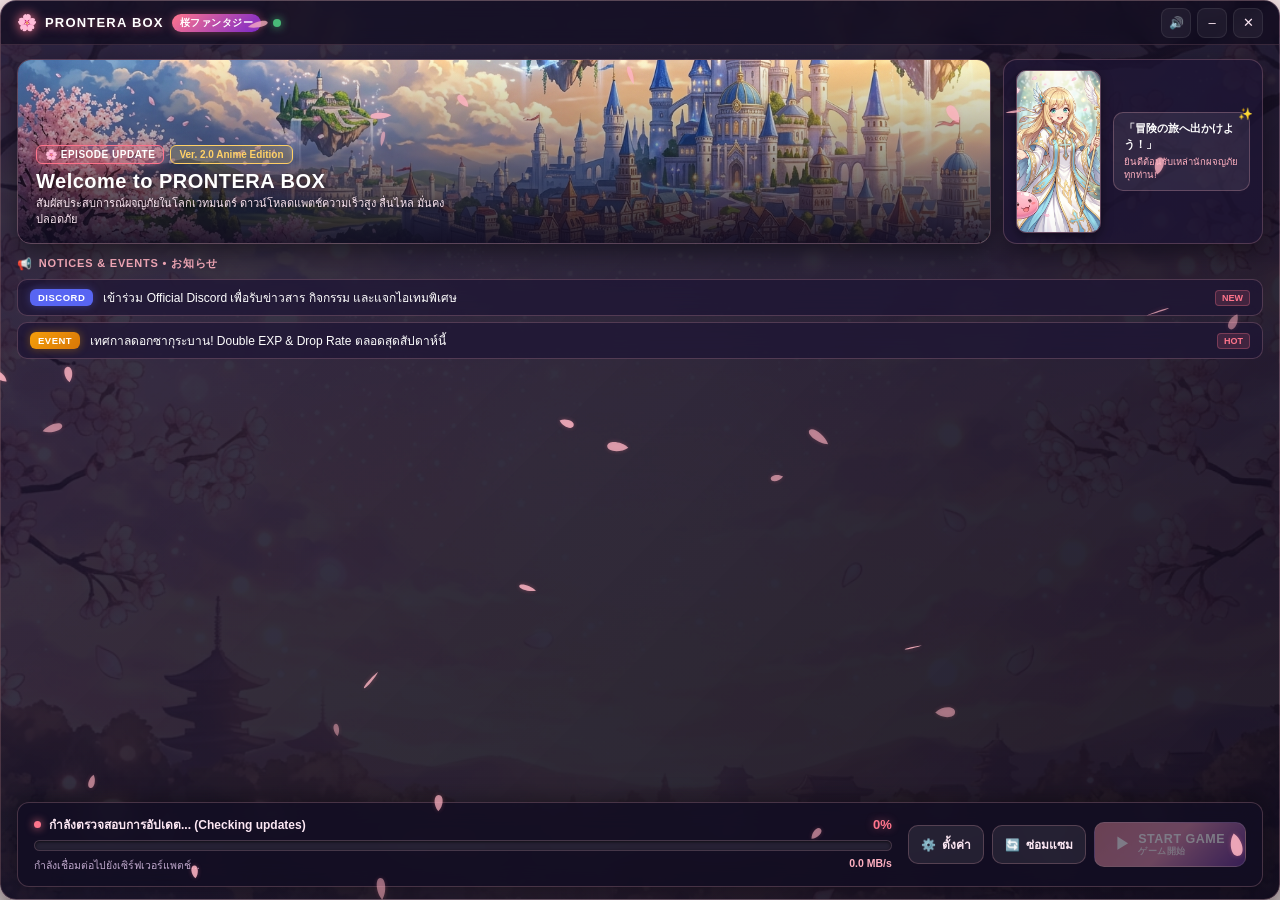
==== themes/anime-sakura/index.html @ 305a0593 "feat(theme): add Japanese anime sakura fantasy theme and builder preset" ====
<!DOCTYPE html>
<html lang="ja">
<head>
    <meta charset="UTF-8">
    <meta name="viewport" content="width=device-width, initial-scale=1.0">
    <title>Sakura Anime Patcher</title>
    <link rel="stylesheet" href="style.css">
</head>
<body>
    <!-- Sakura Petals Canvas Background -->
    <canvas id="sakuraCanvas"></canvas>

    <div class="patcher-window">
        <!-- Titlebar -->
        <header class="titlebar" data-patcher-drag>
            <div class="server-badge">
                <span class="sakura-icon">🌸</span>
                <span class="server-title" id="serverTitle">PRONTERA BOX</span>
                <span class="server-jp-tag">桜ファンタジー</span>
                <span class="status-indicator online" title="Server Online"></span>
            </div>
            <div class="window-controls no-drag">
                <button class="win-btn sound-toggle no-drag" id="btnSoundToggle" title="Toggle Sound">&#128266;</button>
                <button class="win-btn minimize no-drag" onclick="window.PatcherAPI && window.PatcherAPI.minimize()" title="Minimize">&#8211;</button>
                <button class="win-btn close no-drag" onclick="window.PatcherAPI && window.PatcherAPI.close()" title="Close">&#10005;</button>
            </div>
        </header>

        <!-- Main Body -->
        <main class="main-content">
            <!-- Top Hero Grid: Banner + Mascot -->
            <section class="hero-grid">
                <!-- News Banner -->
                <div class="news-banner">
                    <img src="assets/banner.jpg" alt="Episode Banner" class="banner-img">
                    <div class="banner-gradient"></div>
                    <div class="banner-overlay">
                        <div class="banner-badges">
                            <span class="badge-sakura">🌸 EPISODE UPDATE</span>
                            <span class="badge-edition">Ver. 2.0 Anime Edition</span>
                        </div>
                        <h2 class="banner-title">Welcome to PRONTERA BOX</h2>
                        <p class="banner-subtitle">สัมผัสประสบการณ์ผจญภัยในโลกเวทมนตร์ ดาวน์โหลดแพตช์ความเร็วสูง ลื่นไหล มั่นคง ปลอดภัย</p>
                    </div>
                </div>

                <!-- Mascot Greeting Card -->
                <div class="mascot-card">
                    <div class="mascot-img-wrap">
                        <img src="assets/mascot.jpg" alt="Patcher Mascot Priestess" class="mascot-img">
                    </div>
                    <div class="mascot-bubble">
                        <span class="bubble-sparkle">✨</span>
                        <p class="bubble-text">「冒険の旅へ出かけよう！」<br><small>ยินดีต้อนรับเหล่านักผจญภัยทุกท่าน!</small></p>
                    </div>
                </div>
            </section>

            <!-- Notice & Event Board -->
            <section class="notice-board">
                <div class="notice-header">
                    <span class="notice-title-icon">📢</span>
                    <span class="notice-title-text">NOTICES & EVENTS • お知らせ</span>
                </div>
                <div class="notice-list">
                    <a href="https://discord.gg" target="_blank" class="notice-item">
                        <span class="notice-badge badge-discord">DISCORD</span>
                        <span class="notice-text">เข้าร่วม Official Discord เพื่อรับข่าวสาร กิจกรรม และแจกไอเทมพิเศษ</span>
                        <span class="notice-date">NEW</span>
                    </a>
                    <a href="#" target="_blank" class="notice-item" id="noticeLinkItem">
                        <span class="notice-badge badge-event">EVENT</span>
                        <span class="notice-text">เทศกาลดอกซากุระบาน! Double EXP & Drop Rate ตลอดสุดสัปดาห์นี้</span>
                        <span class="notice-date">HOT</span>
                    </a>
                </div>
            </section>

            <!-- Patch Progress & Action Controls -->
            <footer class="footer-controls">
                <div class="progress-section">
                    <div class="status-header">
                        <div class="status-label-group">
                            <span class="status-dot"></span>
                            <span class="status-label" id="statusText">กำลังตรวจสอบการอัปเดต... (Checking updates)</span>
                        </div>
                        <span class="status-percentage" id="percentText">0%</span>
                    </div>

                    <div class="progress-track">
                        <div class="progress-bar-fill" id="progressFill">
                            <div class="progress-shimmer"></div>
                        </div>
                    </div>

                    <div class="status-details">
                        <span class="detail-file" id="detailFile">กำลังเชื่อมต่อไปยังเซิร์ฟเวอร์แพตช์...</span>
                        <span class="detail-speed" id="detailSpeed">0.0 MB/s</span>
                    </div>
                </div>

                <div class="action-buttons">
                    <button class="btn btn-secondary sound-click" onclick="window.PatcherAPI && window.PatcherAPI.openSetup()" title="Settings">
                        <span class="btn-icon">⚙️</span>
                        <span class="btn-text">ตั้งค่า</span>
                    </button>
                    <button class="btn btn-secondary sound-click" onclick="window.PatcherAPI && window.PatcherAPI.forceRepatch()" title="Repair Game Files">
                        <span class="btn-icon">🔄</span>
                        <span class="btn-text">ซ่อมแซม</span>
                    </button>
                    <button class="btn btn-primary sound-click" id="btnPlay" onclick="window.PatcherAPI && window.PatcherAPI.startGame()" disabled>
                        <span class="btn-play-icon">▶</span>
                        <div class="btn-play-text">
                            <span class="play-main">START GAME</span>
                            <span class="play-sub">ゲーム開始</span>
                        </div>
                    </button>
                </div>
            </footer>
        </main>
    </div>

    <script src="script.js"></script>
</body>
</html>
---- themes/anime-sakura/style.css ----
:root {
    --sakura-pink: #ff758c;
    --sakura-light: #ffb1c1;
    --sakura-deep: #e84362;
    --sakura-glow: rgba(255, 117, 140, 0.45);
    --gold-accent: #ffd166;
    --anime-violet: #7928ca;
    
    --bg-overlay: rgba(15, 12, 30, 0.78);
    --card-bg: rgba(28, 20, 52, 0.68);
    --card-hover: rgba(45, 32, 82, 0.78);
    --border-glass: rgba(255, 182, 193, 0.22);
    --border-active: rgba(255, 117, 140, 0.6);
    
    --text-primary: #ffffff;
    --text-secondary: #fce7f3;
    --text-muted: #bfa8cc;
}

* {
    box-sizing: border-box;
    margin: 0;
    padding: 0;
    user-select: none;
    -webkit-user-drag: none;
}

body {
    font-family: -apple-system, BlinkMacSystemFont, "Segoe UI", "Hiragino Kaku Gothic ProN", "Meiryo", sans-serif;
    background: transparent;
    color: var(--text-primary);
    overflow: hidden;
    height: 100vh;
    display: flex;
    align-items: center;
    justify-content: center;
    position: relative;
}

/* Background Sakura Canvas */
#sakuraCanvas {
    position: fixed;
    top: 0;
    left: 0;
    width: 100%;
    height: 100%;
    pointer-events: none;
    z-index: 10;
}

/* Main Window */
.patcher-window {
    width: 100%;
    height: 100%;
    background: 
        linear-gradient(135deg, rgba(20, 15, 38, 0.82) 0%, rgba(12, 8, 25, 0.90) 100%),
        url("assets/background.jpg") center/cover no-repeat;
    backdrop-filter: blur(20px);
    -webkit-backdrop-filter: blur(20px);
    border: 1px solid var(--border-glass);
    border-radius: 16px;
    box-shadow: 0 25px 65px rgba(0, 0, 0, 0.85), 0 0 35px var(--sakura-glow);
    display: flex;
    flex-direction: column;
    overflow: hidden;
    position: relative;
    z-index: 2;
}

/* Titlebar */
.titlebar {
    height: 44px;
    background: rgba(14, 10, 28, 0.65);
    border-bottom: 1px solid rgba(255, 182, 193, 0.15);
    display: flex;
    align-items: center;
    justify-content: space-between;
    padding: 0 16px;
    cursor: grab;
    backdrop-filter: blur(8px);
}

.titlebar:active {
    cursor: grabbing;
}

.server-badge {
    display: flex;
    align-items: center;
    gap: 8px;
}

.sakura-icon {
    font-size: 16px;
    filter: drop-shadow(0 0 6px var(--sakura-pink));
    animation: gentle-spin 8s linear infinite;
}

@keyframes gentle-spin {
    0% { transform: rotate(0deg); }
    50% { transform: rotate(15deg); }
    100% { transform: rotate(0deg); }
}

.server-title {
    font-size: 13px;
    font-weight: 800;
    letter-spacing: 1.2px;
    color: #fff;
    text-transform: uppercase;
    text-shadow: 0 2px 8px rgba(255, 117, 140, 0.5);
}

.server-jp-tag {
    font-size: 10px;
    font-weight: 600;
    background: linear-gradient(135deg, var(--sakura-pink), var(--anime-violet));
    color: #fff;
    padding: 2px 8px;
    border-radius: 20px;
    letter-spacing: 0.5px;
    box-shadow: 0 0 10px rgba(255, 117, 140, 0.4);
}

.status-indicator {
    width: 8px;
    height: 8px;
    border-radius: 50%;
    margin-left: 4px;
}

.status-indicator.online {
    background: #48bb78;
    box-shadow: 0 0 10px #48bb78;
}

.window-controls {
    display: flex;
    align-items: center;
    gap: 6px;
    -webkit-app-region: no-drag;
}

.win-btn {
    width: 30px;
    height: 30px;
    background: rgba(255, 255, 255, 0.05);
    border: 1px solid rgba(255, 255, 255, 0.08);
    color: var(--text-secondary);
    border-radius: 8px;
    font-size: 13px;
    cursor: pointer;
    display: flex;
    align-items: center;
    justify-content: center;
    transition: all 0.2s cubic-bezier(0.4, 0, 0.2, 1);
    -webkit-app-region: no-drag;
}

.win-btn:hover {
    background: rgba(255, 117, 140, 0.25);
    border-color: var(--sakura-pink);
    color: #fff;
    transform: translateY(-1px);
}

.win-btn.close:hover {
    background: #e53e3e;
    border-color: #fc8181;
    color: #fff;
}

.win-btn.sound-toggle {
    font-size: 12px;
}

/* Main Content */
.main-content {
    flex: 1;
    display: flex;
    flex-direction: column;
    padding: 14px 16px 12px;
    gap: 12px;
    overflow: hidden;
    min-height: 0;
}

/* Top Hero Grid */
.hero-grid {
    display: flex;
    gap: 12px;
    height: 185px;
    flex-shrink: 0;
}

/* News Banner */
.news-banner {
    flex: 1.7;
    border-radius: 14px;
    border: 1px solid var(--border-glass);
    position: relative;
    overflow: hidden;
    box-shadow: 0 8px 24px rgba(0, 0, 0, 0.45), inset 0 0 30px rgba(0, 0, 0, 0.4);
    display: flex;
    align-items: flex-end;
    padding: 16px 18px;
}

.banner-img {
    position: absolute;
    top: 0;
    left: 0;
    width: 100%;
    height: 100%;
    object-fit: cover;
    transition: transform 0.6s ease;
    z-index: 1;
}

.news-banner:hover .banner-img {
    transform: scale(1.03);
}

.banner-gradient {
    position: absolute;
    top: 0;
    left: 0;
    width: 100%;
    height: 100%;
    background: linear-gradient(0deg, rgba(16, 11, 32, 0.92) 0%, rgba(16, 11, 32, 0.35) 55%, transparent 100%);
    z-index: 2;
}

.banner-overlay {
    position: relative;
    z-index: 3;
}

.banner-badges {
    display: flex;
    gap: 6px;
    margin-bottom: 6px;
}

.badge-sakura {
    padding: 3px 8px;
    background: rgba(255, 117, 140, 0.3);
    border: 1px solid var(--sakura-pink);
    border-radius: 6px;
    font-size: 10px;
    font-weight: 700;
    color: #fff;
    letter-spacing: 0.5px;
    box-shadow: 0 0 10px var(--sakura-glow);
}

.badge-edition {
    padding: 3px 8px;
    background: rgba(255, 209, 102, 0.2);
    border: 1px solid var(--gold-accent);
    border-radius: 6px;
    font-size: 10px;
    font-weight: 700;
    color: var(--gold-accent);
}

.banner-title {
    font-size: 20px;
    font-weight: 800;
    color: #fff;
    margin-bottom: 3px;
    text-shadow: 0 2px 10px rgba(0, 0, 0, 0.8), 0 0 15px rgba(255, 117, 140, 0.5);
    letter-spacing: 0.5px;
}

.banner-subtitle {
    font-size: 11px;
    color: var(--text-secondary);
    line-height: 1.4;
    text-shadow: 0 1px 4px rgba(0, 0, 0, 0.8);
    max-width: 440px;
}

/* Mascot Greeting Card */
.mascot-card {
    flex: 1;
    max-width: 260px;
    background: var(--card-bg);
    border: 1px solid var(--border-glass);
    border-radius: 14px;
    padding: 10px 12px;
    display: flex;
    align-items: center;
    gap: 12px;
    position: relative;
    box-shadow: 0 8px 24px rgba(0, 0, 0, 0.4);
    overflow: hidden;
}

.mascot-img-wrap {
    width: 85px;
    height: 100%;
    flex-shrink: 0;
    position: relative;
    border-radius: 10px;
    overflow: hidden;
    border: 1px solid rgba(255, 182, 193, 0.3);
    box-shadow: 0 4px 12px rgba(0, 0, 0, 0.4);
}

.mascot-img {
    width: 100%;
    height: 100%;
    object-fit: cover;
    object-position: top center;
    transition: transform 0.4s ease;
}

.mascot-card:hover .mascot-img {
    transform: scale(1.06);
}

.mascot-bubble {
    flex: 1;
    background: rgba(255, 255, 255, 0.08);
    border: 1px solid rgba(255, 182, 193, 0.25);
    border-radius: 10px;
    padding: 8px 10px;
    position: relative;
}

.bubble-sparkle {
    position: absolute;
    top: -6px;
    right: -4px;
    font-size: 12px;
    animation: pulse-glow 2s infinite alternate;
}

@keyframes pulse-glow {
    0% { transform: scale(0.9); opacity: 0.7; }
    100% { transform: scale(1.2); opacity: 1; filter: drop-shadow(0 0 6px var(--sakura-pink)); }
}

.bubble-text {
    font-size: 11px;
    font-weight: 700;
    color: #fff;
    line-height: 1.4;
}

.bubble-text small {
    font-size: 9.5px;
    font-weight: 500;
    color: var(--sakura-light);
    display: block;
    margin-top: 3px;
}

/* Notice & Event Board */
.notice-board {
    display: flex;
    flex-direction: column;
    gap: 8px;
}

.notice-header {
    display: flex;
    align-items: center;
    gap: 6px;
    font-size: 11px;
    font-weight: 700;
    color: var(--sakura-light);
    letter-spacing: 0.8px;
    text-transform: uppercase;
}

.notice-title-icon {
    font-size: 12px;
}

.notice-list {
    display: flex;
    flex-direction: column;
    gap: 6px;
}

.notice-item {
    background: var(--card-bg);
    border: 1px solid var(--border-glass);
    border-radius: 10px;
    padding: 8px 12px;
    display: flex;
    align-items: center;
    gap: 10px;
    text-decoration: none;
    transition: all 0.2s cubic-bezier(0.4, 0, 0.2, 1);
    backdrop-filter: blur(10px);
}

.notice-item:hover {
    background: var(--card-hover);
    border-color: var(--border-active);
    transform: translateX(4px);
    box-shadow: 0 4px 15px rgba(255, 117, 140, 0.2);
}

.notice-badge {
    padding: 3px 8px;
    border-radius: 6px;
    font-size: 9.5px;
    font-weight: 800;
    letter-spacing: 0.5px;
    flex-shrink: 0;
}

.badge-discord {
    background: #5865F2;
    color: #fff;
    box-shadow: 0 0 8px rgba(88, 101, 242, 0.4);
}

.badge-event {
    background: linear-gradient(135deg, #f59e0b, #d97706);
    color: #fff;
    box-shadow: 0 0 8px rgba(245, 158, 11, 0.4);
}

.notice-text {
    flex: 1;
    font-size: 12px;
    color: var(--text-primary);
    white-space: nowrap;
    overflow: hidden;
    text-overflow: ellipsis;
}

.notice-date {
    font-size: 9px;
    font-weight: 800;
    color: var(--sakura-pink);
    background: rgba(255, 117, 140, 0.15);
    border: 1px solid rgba(255, 117, 140, 0.3);
    padding: 2px 6px;
    border-radius: 4px;
}

/* Footer Controls */
.footer-controls {
    margin-top: auto;
    background: rgba(18, 13, 35, 0.85);
    border: 1px solid var(--border-glass);
    border-radius: 12px;
    padding: 12px 16px;
    display: flex;
    align-items: center;
    gap: 16px;
    flex-shrink: 0;
    backdrop-filter: blur(12px);
    box-shadow: 0 -4px 20px rgba(0, 0, 0, 0.3);
}

.progress-section {
    flex: 1;
    display: flex;
    flex-direction: column;
    gap: 6px;
    min-width: 0;
}

.status-header {
    display: flex;
    justify-content: space-between;
    align-items: center;
    font-size: 12px;
}

.status-label-group {
    display: flex;
    align-items: center;
    gap: 8px;
    min-width: 0;
}

.status-dot {
    width: 7px;
    height: 7px;
    border-radius: 50%;
    background: var(--sakura-pink);
    box-shadow: 0 0 8px var(--sakura-pink);
    flex-shrink: 0;
    animation: pulse-dot 1.5s infinite alternate;
}

@keyframes pulse-dot {
    0% { transform: scale(0.8); opacity: 0.6; }
    100% { transform: scale(1.2); opacity: 1; }
}

.status-label {
    font-weight: 600;
    color: var(--text-secondary);
    white-space: nowrap;
    overflow: hidden;
    text-overflow: ellipsis;
}

.status-percentage {
    font-weight: 800;
    font-size: 13px;
    color: var(--sakura-pink);
    text-shadow: 0 0 8px var(--sakura-glow);
    flex-shrink: 0;
}

.progress-track {
    width: 100%;
    height: 11px;
    background: rgba(255, 255, 255, 0.08);
    border-radius: 6px;
    overflow: hidden;
    box-shadow: inset 0 1px 3px rgba(0, 0, 0, 0.6);
    border: 1px solid rgba(255, 182, 193, 0.15);
    position: relative;
}

.progress-bar-fill {
    height: 100%;
    width: 0%;
    background: linear-gradient(90deg, #ff758c 0%, #ff7eb3 50%, #ffd166 100%);
    border-radius: 6px;
    box-shadow: 0 0 14px rgba(255, 117, 140, 0.7);
    transition: width 0.25s ease-out;
    position: relative;
    overflow: hidden;
}

.progress-shimmer {
    position: absolute;
    top: 0;
    left: -100%;
    width: 100%;
    height: 100%;
    background: linear-gradient(90deg, transparent, rgba(255, 255, 255, 0.5), transparent);
    animation: shimmer 1.8s infinite;
}

@keyframes shimmer {
    0% { left: -100%; }
    100% { left: 100%; }
}

.status-details {
    display: flex;
    justify-content: space-between;
    font-size: 10.5px;
    color: var(--text-muted);
}

.detail-file {
    white-space: nowrap;
    overflow: hidden;
    text-overflow: ellipsis;
    max-width: 70%;
}

.detail-speed {
    font-weight: 600;
    color: var(--sakura-light);
}

/* Action Buttons */
.action-buttons {
    display: flex;
    align-items: center;
    gap: 8px;
    flex-shrink: 0;
}

.btn {
    border: none;
    border-radius: 10px;
    cursor: pointer;
    font-size: 12px;
    font-weight: 700;
    display: flex;
    align-items: center;
    justify-content: center;
    gap: 6px;
    transition: all 0.25s cubic-bezier(0.4, 0, 0.2, 1);
}

.btn-secondary {
    background: rgba(255, 255, 255, 0.08);
    color: var(--text-secondary);
    padding: 9px 12px;
    border: 1px solid var(--border-glass);
}

.btn-secondary:hover {
    background: rgba(255, 117, 140, 0.2);
    border-color: var(--sakura-pink);
    color: #fff;
    transform: translateY(-2px);
    box-shadow: 0 4px 12px rgba(255, 117, 140, 0.25);
}

.btn-primary {
    background: linear-gradient(135deg, #ff758c 0%, #ff7eb3 50%, #7928ca 100%);
    color: #fff;
    padding: 10px 20px;
    font-size: 13px;
    letter-spacing: 0.5px;
    box-shadow: 0 4px 18px rgba(255, 117, 140, 0.45);
    border: 1px solid rgba(255, 255, 255, 0.25);
    position: relative;
    overflow: hidden;
}

.btn-primary:not(:disabled):hover {
    transform: translateY(-2px) scale(1.02);
    box-shadow: 0 8px 25px rgba(255, 117, 140, 0.65), 0 0 20px var(--sakura-glow);
    background: linear-gradient(135deg, #ff8da1 0%, #ff6b8b 50%, #9038ea 100%);
}

.btn-primary:disabled {
    opacity: 0.45;
    cursor: not-allowed;
    box-shadow: none;
    filter: grayscale(40%);
}

.btn-play-icon {
    font-size: 15px;
    margin-right: 2px;
}

.btn-play-text {
    display: flex;
    flex-direction: column;
    text-align: left;
    line-height: 1.1;
}

.play-main {
    font-size: 12.5px;
    font-weight: 800;
}

.play-sub {
    font-size: 8.5px;
    font-weight: 600;
    opacity: 0.85;
}

/* Pulsing effect when ready */
.btn-primary.pulse {
    animation: btn-pulse 1.8s infinite;
}

@keyframes btn-pulse {
    0% { box-shadow: 0 0 0 0 rgba(255, 117, 140, 0.7); }
    70% { box-shadow: 0 0 0 12px rgba(255, 117, 140, 0); }
    100% { box-shadow: 0 0 0 0 rgba(255, 117, 140, 0); }
}
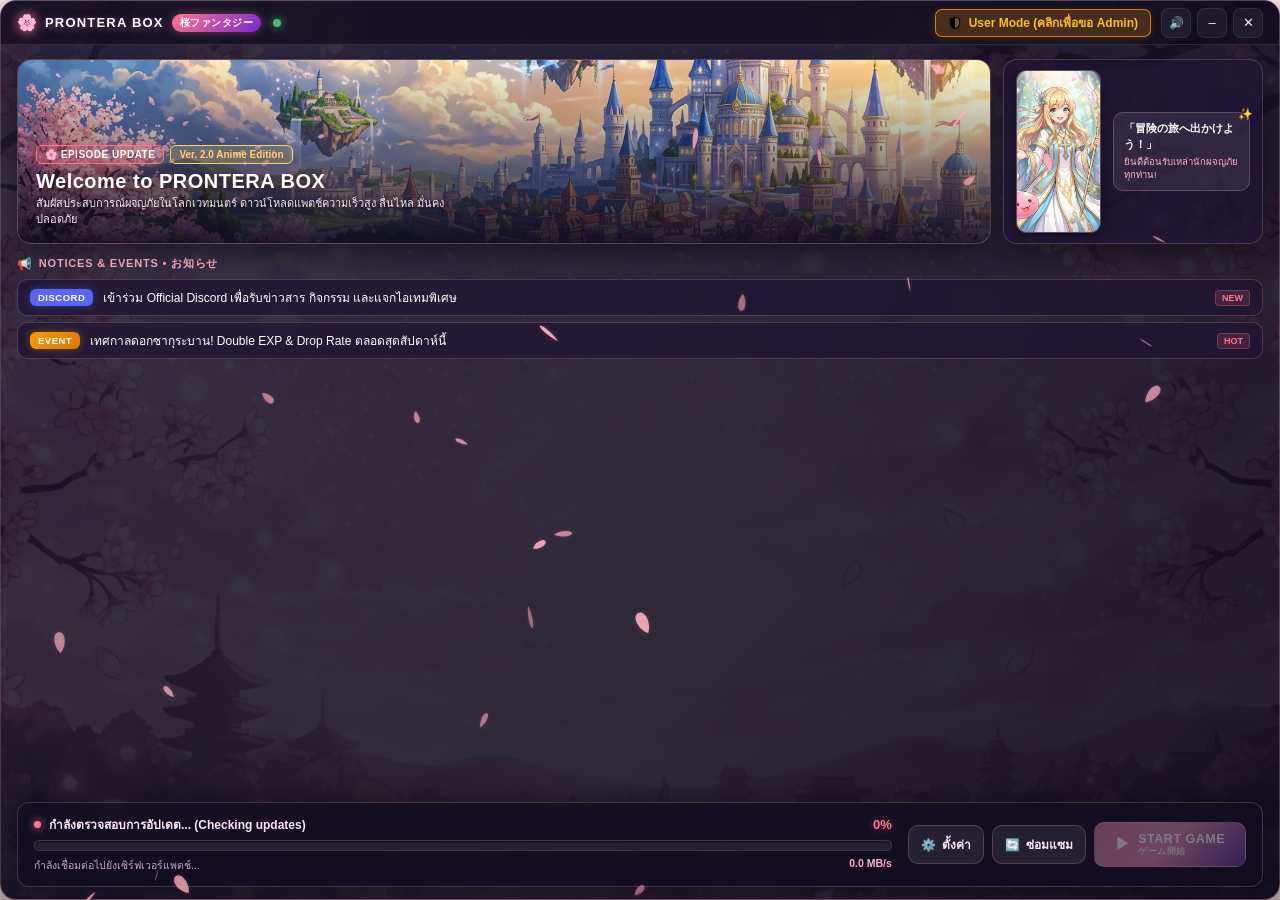
==== commit e2582f2c: "feat(patcher): add User/Admin mode UAC switch and improve Read-Only/server probe resilience" ====
--- a/themes/anime-sakura/index.html
+++ b/themes/anime-sakura/index.html
@@ -20,9 +20,16 @@
                 <span class="status-indicator online" title="Server Online"></span>
             </div>
             <div class="window-controls no-drag">
-                <button class="win-btn sound-toggle no-drag" id="btnSoundToggle" title="Toggle Sound">&#128266;</button>
-                <button class="win-btn minimize no-drag" onclick="window.PatcherAPI && window.PatcherAPI.minimize()" title="Minimize">&#8211;</button>
-                <button class="win-btn close no-drag" onclick="window.PatcherAPI && window.PatcherAPI.close()" title="Close">&#10005;</button>
+                <button type="button" class="admin-mode-btn user-mode no-drag sound-click" id="btnAdminMode" title="สลับโหมดสิทธิ์ผู้ดูแลระบบ (Run as Administrator)">
+                    <svg class="shield-icon" width="14" height="14" viewBox="0 0 24 24" aria-hidden="true">
+                        <path d="M12 2L4 5v6.09c0 5.05 3.41 9.76 8 10.91 4.59-1.15 8-5.86 8-10.91V5l-8-3z" fill="rgba(255,255,255,0.2)" stroke="#000" stroke-width="1.8" stroke-linejoin="round"/>
+                        <path d="M12 2L4 5v6.09c0 5.05 3.41 9.76 8 10.91V2z" fill="#000"/>
+                    </svg>
+                    <span id="adminModeText">User Mode (คลิกเพื่อขอ Admin)</span>
+                </button>
+                <button type="button" class="win-btn sound-toggle no-drag" id="btnSoundToggle" title="Toggle Sound">&#128266;</button>
+                <button type="button" class="win-btn minimize no-drag" onclick="window.PatcherAPI && window.PatcherAPI.minimize()" title="Minimize">&#8211;</button>
+                <button type="button" class="win-btn close no-drag" onclick="window.PatcherAPI && window.PatcherAPI.close()" title="Close">&#10005;</button>
             </div>
         </header>
 
--- a/themes/anime-sakura/style.css
+++ b/themes/anime-sakura/style.css
@@ -141,6 +141,58 @@
     -webkit-app-region: no-drag;
 }
 
+.admin-mode-btn {
+    height: 28px;
+    padding: 0 12px;
+    margin-right: 4px;
+    border-radius: 7px;
+    font-family: inherit;
+    font-size: 12px;
+    font-weight: 700;
+    display: inline-flex;
+    align-items: center;
+    gap: 7px;
+    transition: all 0.2s cubic-bezier(0.4, 0, 0.2, 1);
+    -webkit-app-region: no-drag;
+    white-space: nowrap;
+}
+
+.admin-mode-btn.user-mode {
+    background: rgba(180, 105, 14, 0.32);
+    border: 1px solid rgba(245, 158, 11, 0.78);
+    color: #fbbf24;
+    cursor: pointer;
+    box-shadow: 0 2px 8px rgba(217, 119, 6, 0.2);
+}
+
+.admin-mode-btn.user-mode:hover {
+    background: rgba(217, 119, 6, 0.45);
+    border-color: #fbbf24;
+    color: #fde68a;
+    transform: translateY(-1px);
+    box-shadow: 0 4px 12px rgba(245, 158, 11, 0.35);
+}
+
+.admin-mode-btn.admin-mode {
+    background: rgba(16, 120, 88, 0.35);
+    border: 1px solid rgba(16, 185, 129, 0.78);
+    color: #34d399;
+    cursor: default;
+    box-shadow: 0 2px 8px rgba(16, 185, 129, 0.2);
+}
+
+.admin-mode-btn:focus-visible,
+.win-btn:focus-visible,
+.btn:focus-visible {
+    outline: 2px solid currentColor;
+    outline-offset: 2px;
+}
+
+.shield-icon {
+    flex-shrink: 0;
+    display: block;
+}
+
 .win-btn {
     width: 30px;
     height: 30px;
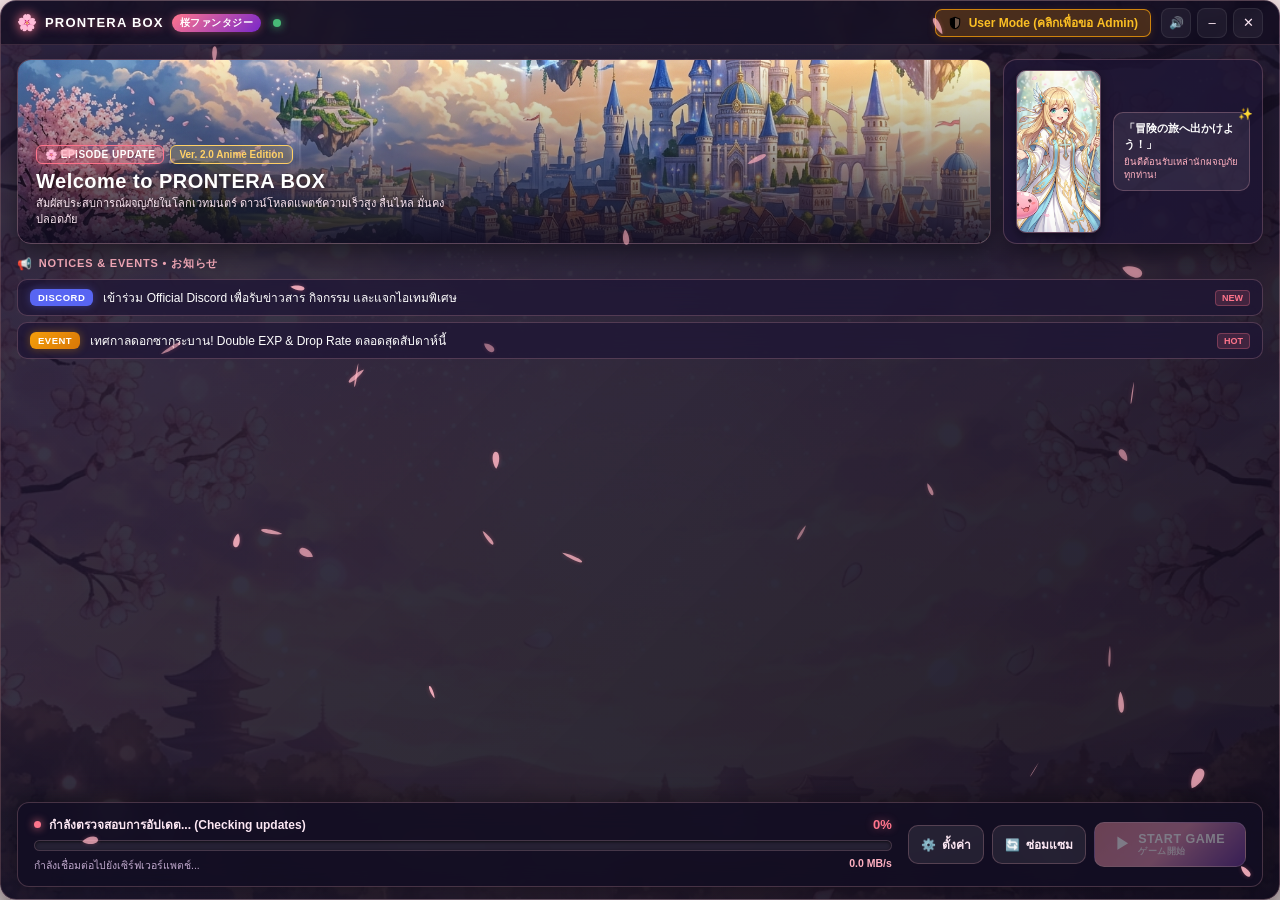
==== commit b4bdfe74: "fix(security): harden patcher/builder security, PE hygiene, and release optimization - Security Audi" ====
--- a/themes/anime-sakura/index.html
+++ b/themes/anime-sakura/index.html
@@ -70,12 +70,12 @@
                     <span class="notice-title-text">NOTICES & EVENTS • お知らせ</span>
                 </div>
                 <div class="notice-list">
-                    <a href="https://discord.gg" target="_blank" class="notice-item">
+                    <a href="https://discord.gg" target="_blank" rel="noopener noreferrer" class="notice-item">
                         <span class="notice-badge badge-discord">DISCORD</span>
                         <span class="notice-text">เข้าร่วม Official Discord เพื่อรับข่าวสาร กิจกรรม และแจกไอเทมพิเศษ</span>
                         <span class="notice-date">NEW</span>
                     </a>
-                    <a href="#" target="_blank" class="notice-item" id="noticeLinkItem">
+                    <a href="#" target="_blank" rel="noopener noreferrer" class="notice-item" id="noticeLinkItem">
                         <span class="notice-badge badge-event">EVENT</span>
                         <span class="notice-text">เทศกาลดอกซากุระบาน! Double EXP & Drop Rate ตลอดสุดสัปดาห์นี้</span>
                         <span class="notice-date">HOT</span>
